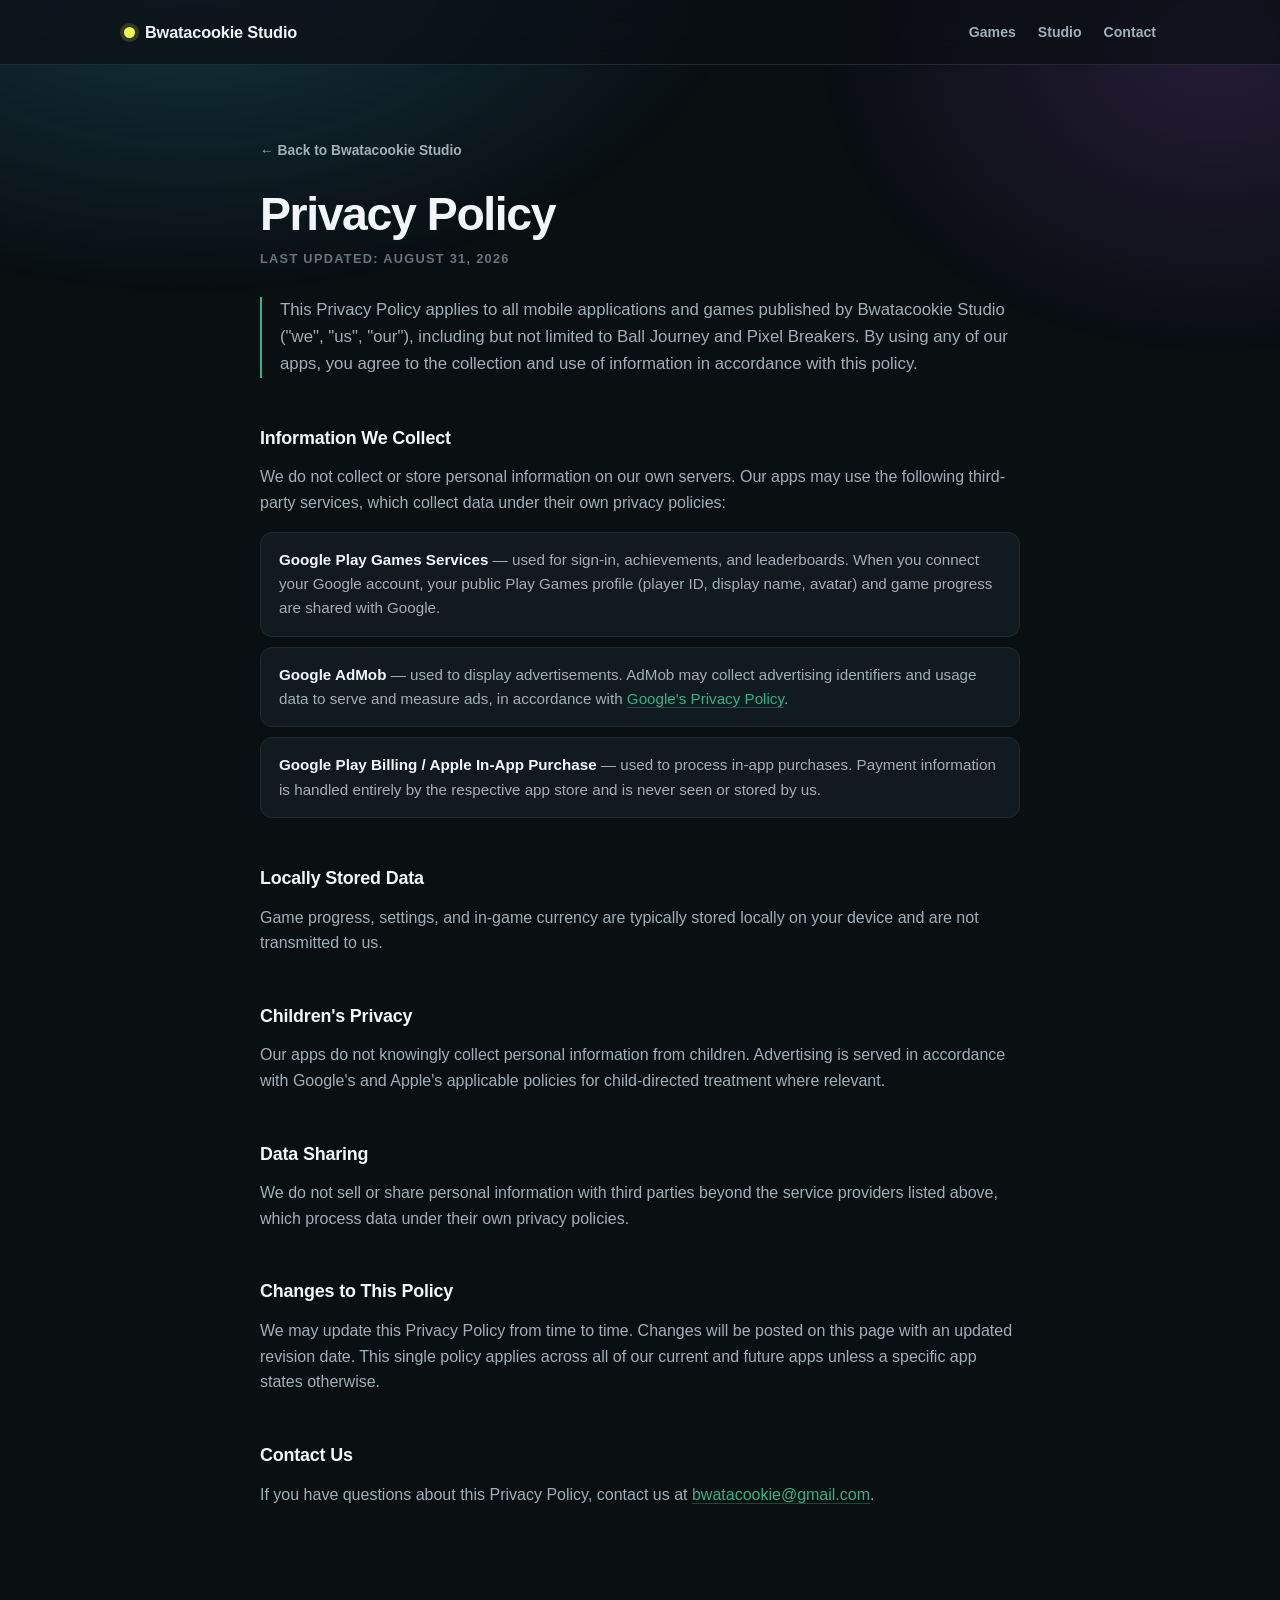
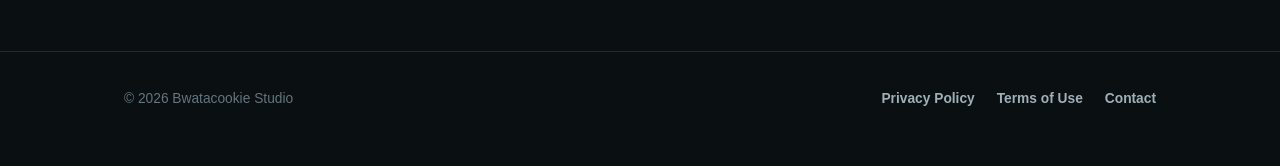
==== privacy.html @ 49201047 "Studio site: games, legal pages, app-ads.txt Single site for every Bwatacookie Studio game, to be se" ====
<!DOCTYPE html>
<html lang="en">
<head>
<meta charset="UTF-8">
<meta name="viewport" content="width=device-width, initial-scale=1.0">
<title>Privacy Policy — Bwatacookie Studio</title>
<meta name="description" content="How Bwatacookie Studio's games handle your data. One policy covering every app we publish.">
<link rel="stylesheet" href="site.css">
</head>
<body>

<header>
  <div class="wrap bar">
    <a class="brand" href="index.html"><span class="dot"></span>Bwatacookie Studio</a>
    <nav>
      <a href="index.html#games">Games</a>
      <a href="index.html#studio" class="hide-sm">Studio</a>
      <a href="mailto:bwatacookie@gmail.com">Contact</a>
    </nav>
  </div>
</header>

<main class="wrap doc">

  <a class="back" href="index.html">&larr; Back to Bwatacookie Studio</a>
  <h1>Privacy Policy</h1>
  <p class="updated">Last updated: August 31, 2026</p>

  <p class="intro">
    This Privacy Policy applies to all mobile applications and games
    published by Bwatacookie Studio ("we", "us", "our"), including but not
    limited to Ball Journey and Pixel Breakers. By using any of our apps, you
    agree to the collection and use of information in accordance with this
    policy.
  </p>

  <h2>Information We Collect</h2>
  <p>
    We do not collect or store personal information on our own servers. Our
    apps may use the following third-party services, which collect data
    under their own privacy policies:
  </p>
  <ul>
    <li>
      <strong>Google Play Games Services</strong> — used for sign-in,
      achievements, and leaderboards. When you connect your Google account,
      your public Play Games profile (player ID, display name, avatar) and
      game progress are shared with Google.
    </li>
    <li>
      <strong>Google AdMob</strong> — used to display advertisements. AdMob
      may collect advertising identifiers and usage data to serve and
      measure ads, in accordance with
      <a href="https://policies.google.com/privacy" target="_blank" rel="noopener">Google's Privacy Policy</a>.
    </li>
    <li>
      <strong>Google Play Billing / Apple In-App Purchase</strong> — used to
      process in-app purchases. Payment information is handled entirely by
      the respective app store and is never seen or stored by us.
    </li>
  </ul>

  <h2>Locally Stored Data</h2>
  <p>
    Game progress, settings, and in-game currency are typically stored
    locally on your device and are not transmitted to us.
  </p>

  <h2>Children's Privacy</h2>
  <p>
    Our apps do not knowingly collect personal information from children.
    Advertising is served in accordance with Google's and Apple's applicable
    policies for child-directed treatment where relevant.
  </p>

  <h2>Data Sharing</h2>
  <p>
    We do not sell or share personal information with third parties beyond
    the service providers listed above, which process data under their own
    privacy policies.
  </p>

  <h2>Changes to This Policy</h2>
  <p>
    We may update this Privacy Policy from time to time. Changes will be
    posted on this page with an updated revision date. This single policy
    applies across all of our current and future apps unless a specific app
    states otherwise.
  </p>

  <h2>Contact Us</h2>
  <p>
    If you have questions about this Privacy Policy, contact us at
    <a href="mailto:bwatacookie@gmail.com">bwatacookie@gmail.com</a>.
  </p>

</main>

<footer>
  <div class="wrap foot">
    <span>&copy; 2026 Bwatacookie Studio</span>
    <nav>
      <a href="privacy.html">Privacy Policy</a>
      <a href="terms.html">Terms of Use</a>
      <a href="mailto:bwatacookie@gmail.com">Contact</a>
    </nav>
  </div>
</footer>

</body>
</html>
---- site.css ----
/* ============================================================
   Bwatacookie Studio — shared design system.

   Everything every page needs: tokens, the page chrome (header,
   footer, background), and the long-form document layout the legal
   pages use. Page-specific blocks (the home page's hero, game cards
   and key art) stay inline in index.html.

   Lives in one file so the three pages can't drift apart — which is
   exactly what happened when the legal pages carried their own copy
   of the palette.
   ============================================================ */

/* ---- tokens ------------------------------------------------ */
:root {
  color-scheme: dark;
  --ink: #f2f6f8;
  --ink-dim: #9fb0b8;
  --ink-faint: #64757e;
  --bg: #0a0f12;
  --bg-raised: #111a1f;
  --line: #1e2b32;
  --accent: #eef651;        /* Ball Journey's bonus yellow */
  --accent-2: #31b483;      /* its combo green */
  --accent-3: #e16565;      /* its spinner red */
  --radius: 18px;
  --maxw: 1080px;
}

* { box-sizing: border-box; }

html { scroll-behavior: smooth; }

body {
  margin: 0;
  background: var(--bg);
  color: var(--ink);
  font-family: "Segoe UI Variable Display", -apple-system, BlinkMacSystemFont,
               "Segoe UI", Roboto, Helvetica, Arial, sans-serif;
  line-height: 1.6;
  -webkit-font-smoothing: antialiased;
  overflow-x: hidden;
}

/* Two soft colour washes behind everything, fixed so the page scrolls
   over them rather than dragging them along. */
body::before {
  content: "";
  position: fixed;
  inset: 0;
  z-index: -1;
  background:
    radial-gradient(60rem 40rem at 15% -10%, #15434f 0%, transparent 60%),
    radial-gradient(45rem 35rem at 95% 5%, #2a1f3d 0%, transparent 55%);
  opacity: 0.85;
}

a { color: inherit; }

.wrap { max-width: var(--maxw); margin: 0 auto; padding: 0 24px; }

/* ---- header ------------------------------------------------ */
header {
  position: sticky;
  top: 0;
  z-index: 10;
  backdrop-filter: blur(14px);
  background: rgba(10, 15, 18, 0.72);
  border-bottom: 1px solid var(--line);
}
.bar {
  display: flex;
  align-items: center;
  justify-content: space-between;
  gap: 16px;
  height: 64px;
}
.brand {
  display: flex;
  align-items: center;
  gap: 10px;
  font-weight: 800;
  letter-spacing: -0.01em;
  text-decoration: none;
  font-size: 1.02rem;
}
.brand .dot {
  width: 11px;
  height: 11px;
  border-radius: 50%;
  background: var(--accent);
  box-shadow: 0 0 0 4px rgba(238, 246, 81, 0.16);
  flex: none;
}
nav {
  display: flex;
  gap: 22px;
  font-size: 0.88rem;
  font-weight: 600;
  color: var(--ink-dim);
}
nav a { text-decoration: none; transition: color 0.18s; }
nav a:hover { color: var(--accent); }
@media (max-width: 560px) { nav a.hide-sm { display: none; } }

/* ---- section heading, shared by home and documents --------- */
.section-head {
  display: flex;
  align-items: baseline;
  gap: 14px;
  margin-bottom: 30px;
}
.section-head h2,
h2.kicker {
  font-size: 0.78rem;
  font-weight: 800;
  letter-spacing: 0.2em;
  text-transform: uppercase;
  color: var(--ink-faint);
  margin: 0;
}
.rule { flex: 1; height: 1px; background: var(--line); }

/* ---- long-form document (privacy, terms) ------------------- */
.doc { padding: 72px 0 96px; max-width: 760px; }

.doc .back {
  display: inline-flex;
  align-items: center;
  gap: 7px;
  font-size: 0.86rem;
  font-weight: 650;
  color: var(--ink-dim);
  text-decoration: none;
  transition: color 0.18s;
}
.doc .back:hover { color: var(--accent); }

.doc h1 {
  font-size: clamp(2rem, 6vw, 2.9rem);
  line-height: 1.08;
  letter-spacing: -0.03em;
  font-weight: 900;
  margin: 26px 0 0;
}

.doc .updated {
  margin: 10px 0 0;
  font-size: 0.8rem;
  font-weight: 700;
  letter-spacing: 0.1em;
  text-transform: uppercase;
  color: var(--ink-faint);
}

/* The opening paragraph carries the document's scope, so it gets a
   little more presence than the body copy that follows. */
.doc .intro {
  margin: 28px 0 0;
  font-size: 1.05rem;
  color: var(--ink-dim);
  padding-left: 18px;
  border-left: 2px solid var(--accent-2);
}

.doc h2 {
  font-size: 1.12rem;
  font-weight: 800;
  letter-spacing: -0.01em;
  color: var(--ink);
  margin: 46px 0 0;
}

.doc p,
.doc li { color: var(--ink-dim); }
.doc p { margin: 12px 0 0; }

.doc ul {
  margin: 16px 0 0;
  padding: 0;
  list-style: none;
  display: grid;
  gap: 10px;
}
.doc ul li {
  background: var(--bg-raised);
  border: 1px solid var(--line);
  border-radius: 12px;
  padding: 15px 18px;
  font-size: 0.95rem;
}
.doc ul li strong { color: var(--ink); }

.doc a:not(.back) {
  color: var(--accent-2);
  text-decoration: none;
  border-bottom: 1px solid rgba(49, 180, 131, 0.35);
}
.doc a:not(.back):hover { border-bottom-color: var(--accent-2); }

/* ---- footer ------------------------------------------------ */
footer {
  border-top: 1px solid var(--line);
  margin-top: 48px;
  padding: 36px 0 56px;
}
.foot {
  display: flex;
  flex-wrap: wrap;
  gap: 16px;
  align-items: center;
  justify-content: space-between;
  font-size: 0.86rem;
  color: var(--ink-faint);
}
.foot nav { font-size: 0.86rem; }

@media (prefers-reduced-motion: reduce) {
  html { scroll-behavior: auto; }
  *, *::before, *::after {
    animation-duration: 0.001s !important;
    transition-duration: 0.001s !important;
  }
}
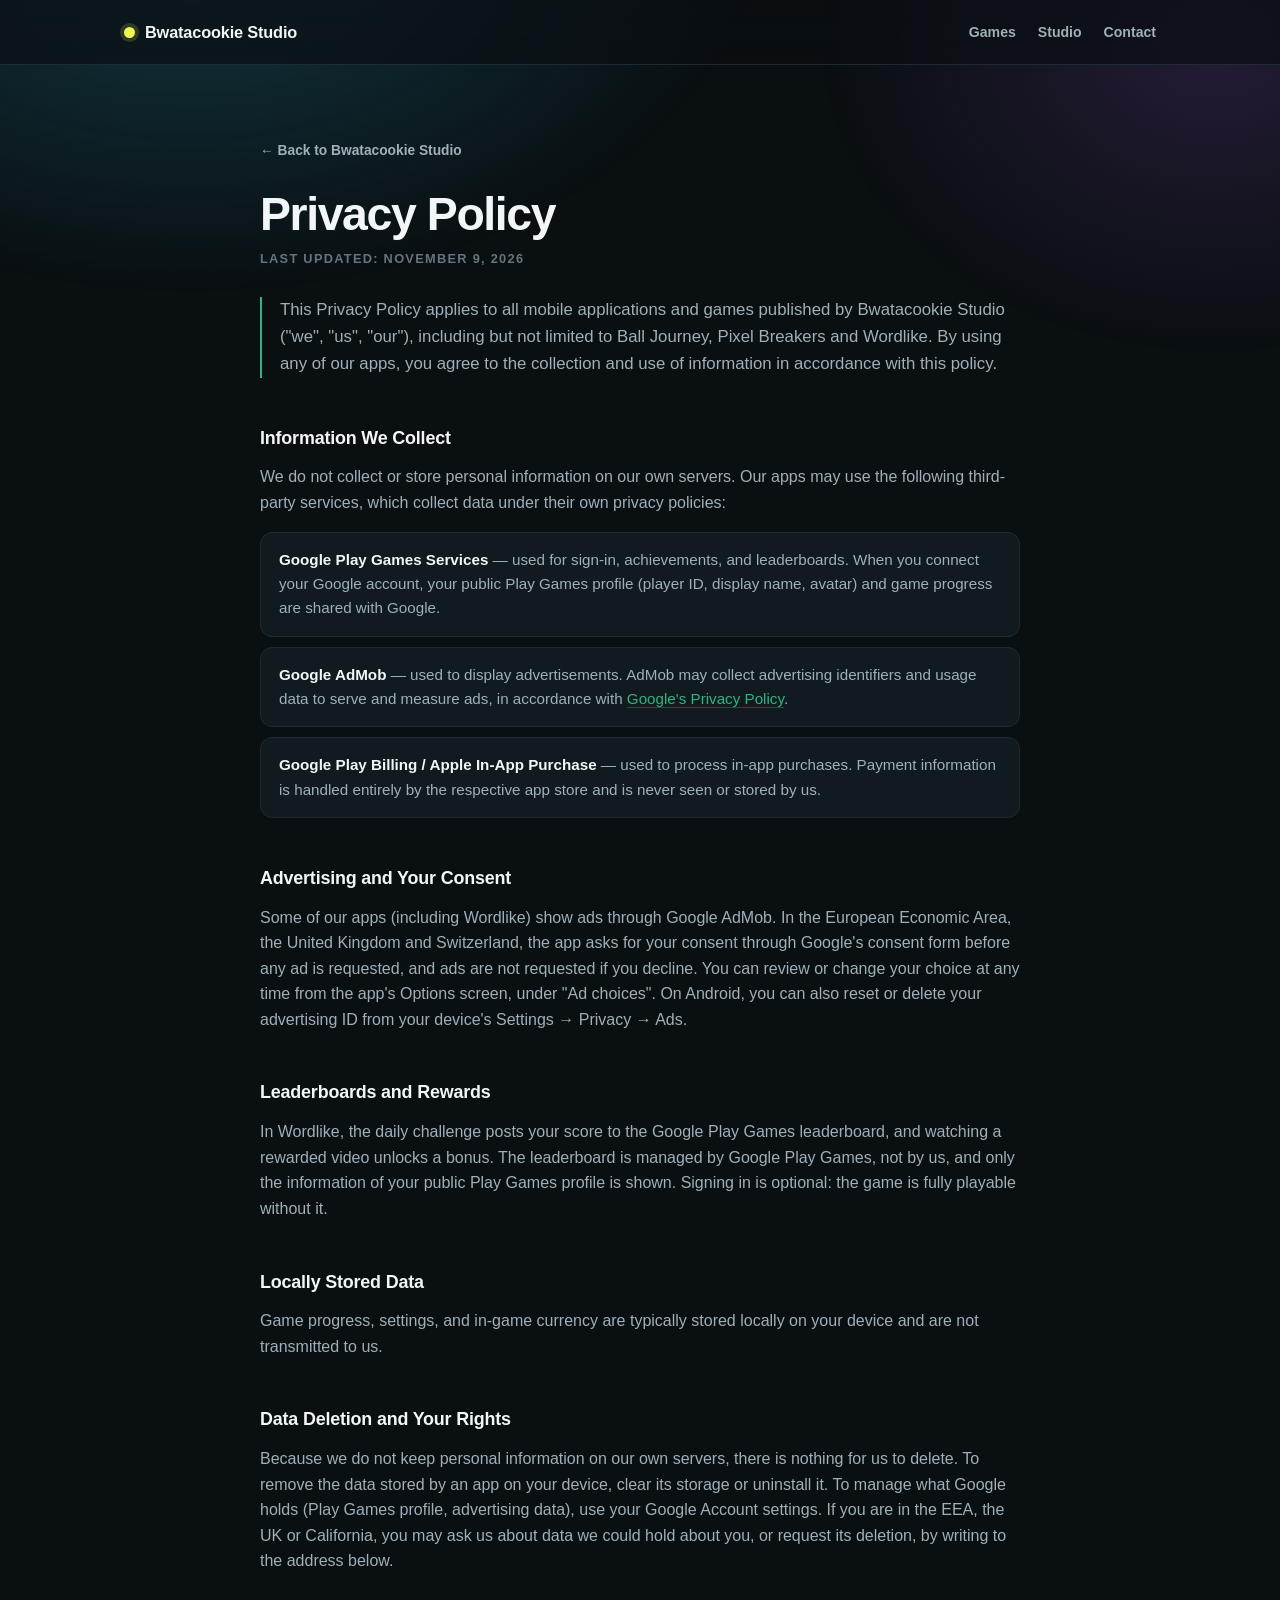
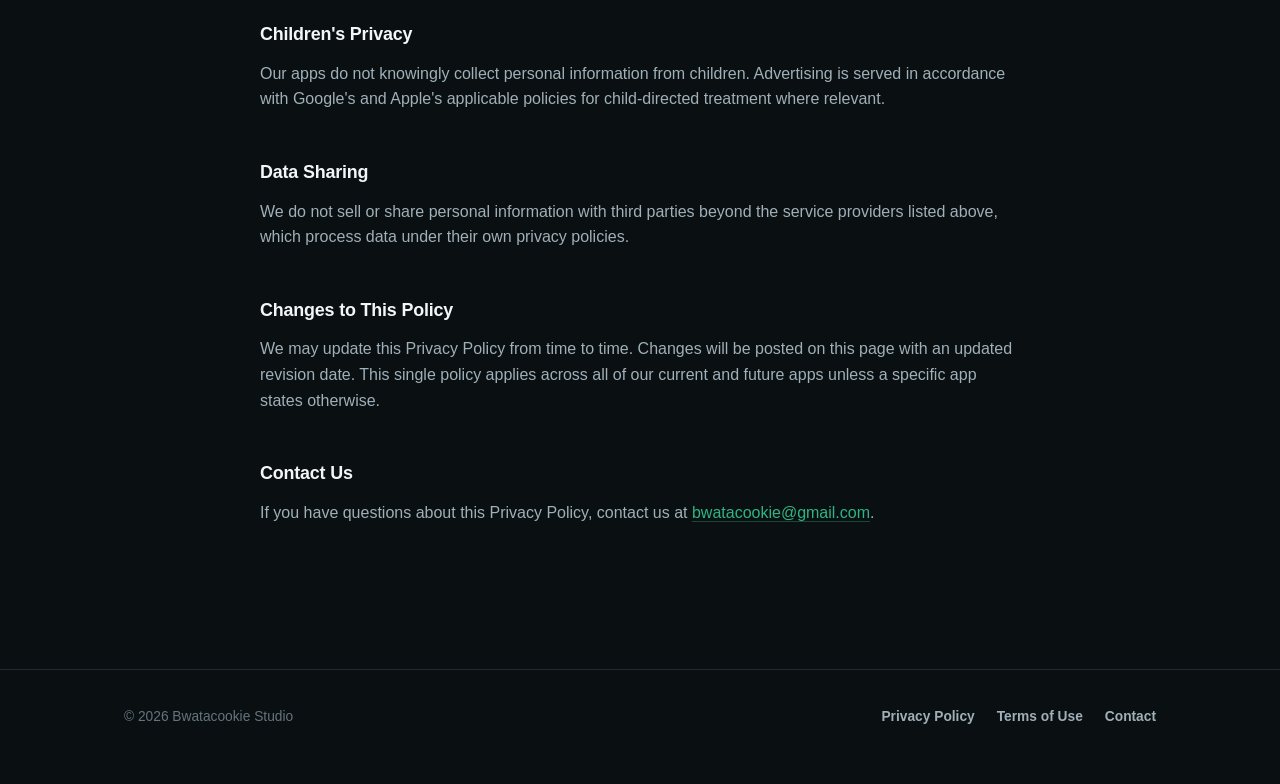
==== commit 27d16fa4: "Add Wordlike: game card, privacy policy and terms updated Co-Authored-By: Claude Sonnet 5.5 <noreply" ====
--- a/privacy.html
+++ b/privacy.html
@@ -24,12 +24,12 @@
 
   <a class="back" href="index.html">&larr; Back to Bwatacookie Studio</a>
   <h1>Privacy Policy</h1>
-  <p class="updated">Last updated: August 31, 2026</p>
+  <p class="updated">Last updated: November 9, 2026</p>
 
   <p class="intro">
     This Privacy Policy applies to all mobile applications and games
     published by Bwatacookie Studio ("we", "us", "our"), including but not
-    limited to Ball Journey and Pixel Breakers. By using any of our apps, you
+    limited to Ball Journey, Pixel Breakers and Wordlike. By using any of our apps, you
     agree to the collection and use of information in accordance with this
     policy.
   </p>
@@ -60,10 +60,41 @@
     </li>
   </ul>
 
+  <h2>Advertising and Your Consent</h2>
+  <p>
+    Some of our apps (including Wordlike) show ads through Google AdMob. In
+    the European Economic Area, the United Kingdom and Switzerland, the app
+    asks for your consent through Google's consent form before any ad is
+    requested, and ads are not requested if you decline. You can review or
+    change your choice at any time from the app's Options screen, under
+    "Ad choices". On Android, you can also reset or delete your advertising
+    ID from your device's Settings &rarr; Privacy &rarr; Ads.
+  </p>
+
+  <h2>Leaderboards and Rewards</h2>
+  <p>
+    In Wordlike, the daily challenge posts your score to the Google Play
+    Games leaderboard, and watching a rewarded video unlocks a bonus. The
+    leaderboard is managed by Google Play Games, not by us, and only the
+    information of your public Play Games profile is shown. Signing in is
+    optional: the game is fully playable without it.
+  </p>
+
   <h2>Locally Stored Data</h2>
   <p>
     Game progress, settings, and in-game currency are typically stored
     locally on your device and are not transmitted to us.
+  </p>
+
+  <h2>Data Deletion and Your Rights</h2>
+  <p>
+    Because we do not keep personal information on our own servers, there is
+    nothing for us to delete. To remove the data stored by an app on your
+    device, clear its storage or uninstall it. To manage what Google holds
+    (Play Games profile, advertising data), use your Google Account settings.
+    If you are in the EEA, the UK or California, you may ask us about data we
+    could hold about you, or request its deletion, by writing to the address
+    below.
   </p>
 
   <h2>Children's Privacy</h2>
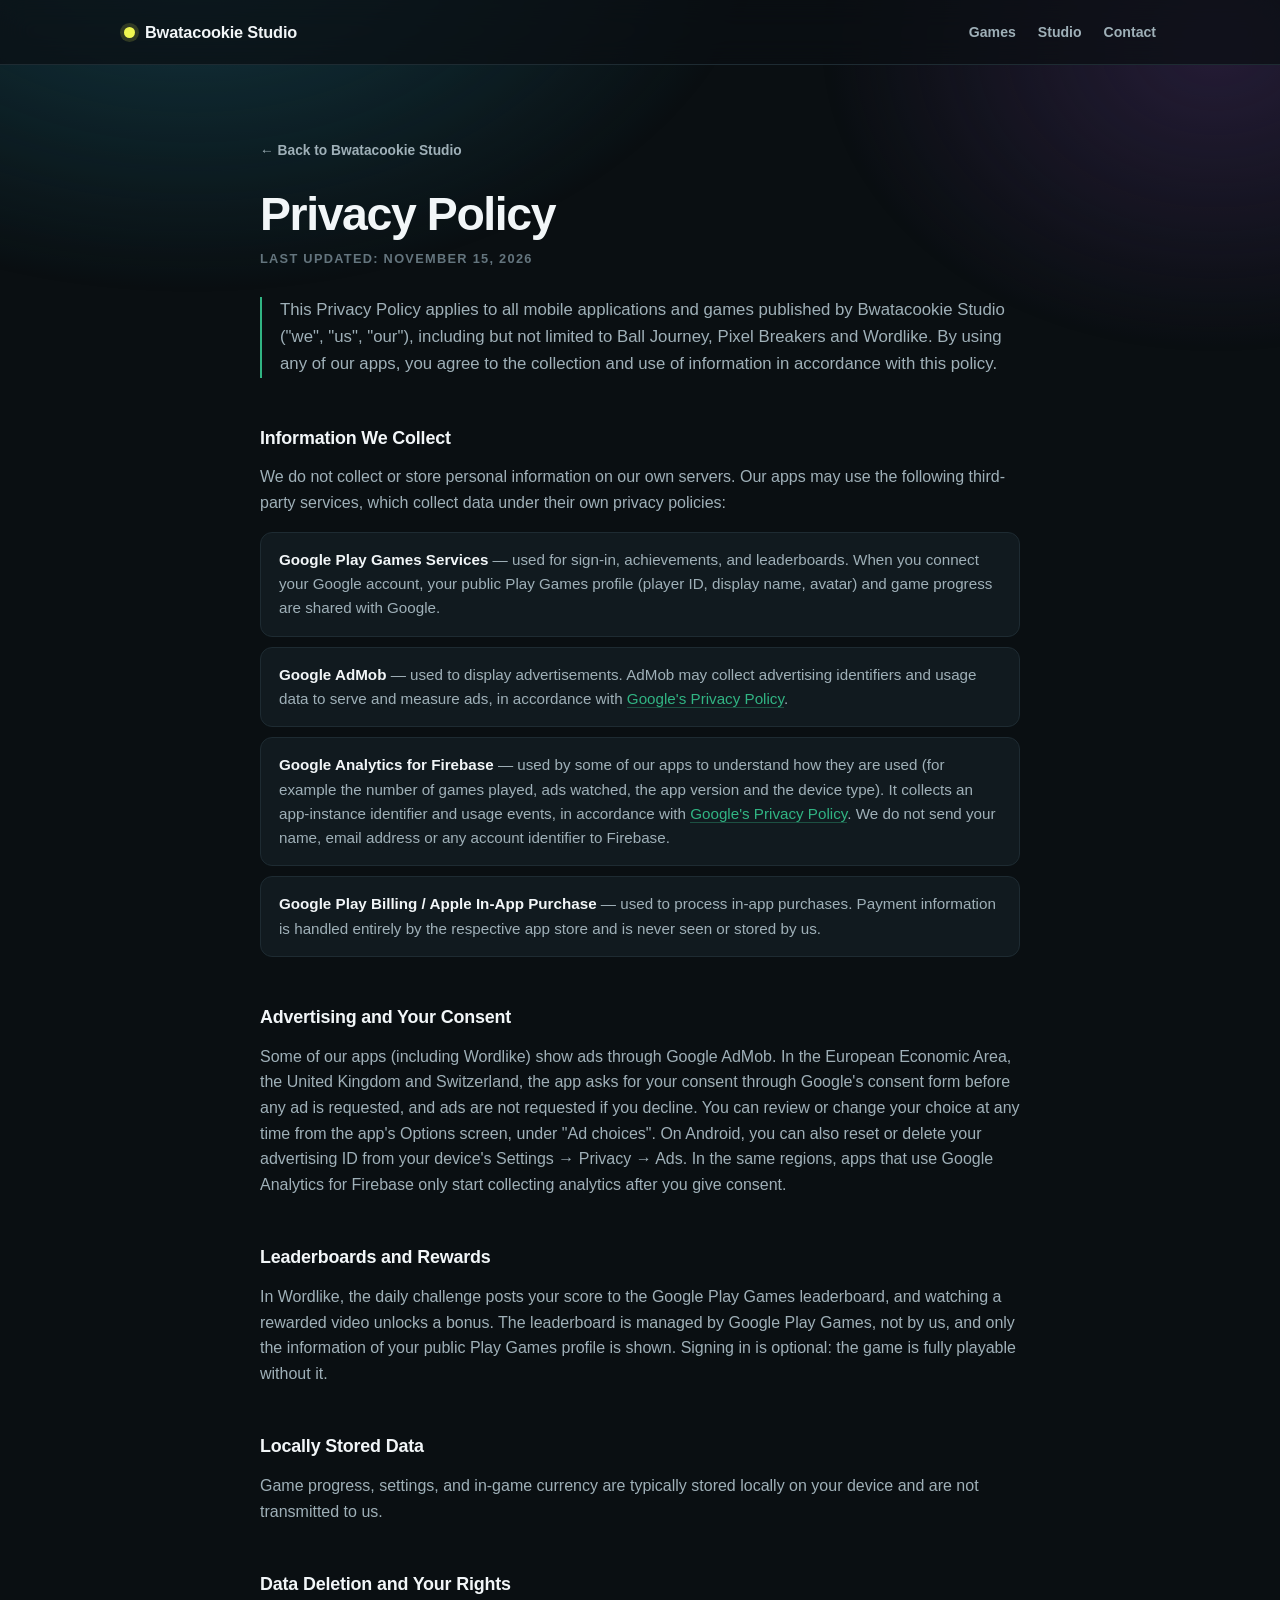
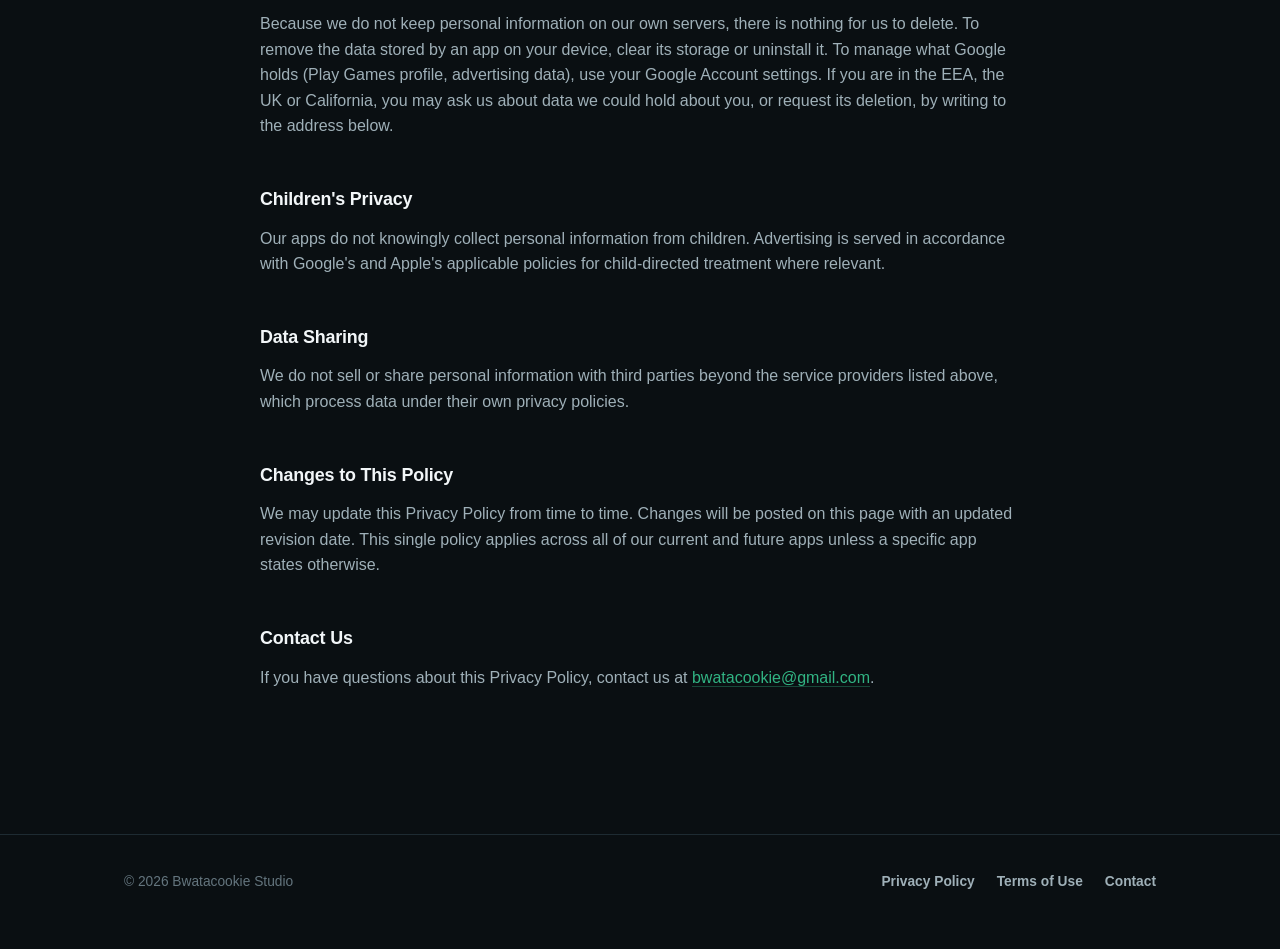
==== commit f5b57c80: "Privacy: mention Google Analytics for Firebase and its consent Co-Authored-By: Claude Sonnet 5.5 <no" ====
--- a/privacy.html
+++ b/privacy.html
@@ -24,7 +24,7 @@
 
   <a class="back" href="index.html">&larr; Back to Bwatacookie Studio</a>
   <h1>Privacy Policy</h1>
-  <p class="updated">Last updated: November 9, 2026</p>
+  <p class="updated">Last updated: November 15, 2026</p>
 
   <p class="intro">
     This Privacy Policy applies to all mobile applications and games
@@ -54,6 +54,15 @@
       <a href="https://policies.google.com/privacy" target="_blank" rel="noopener">Google's Privacy Policy</a>.
     </li>
     <li>
+      <strong>Google Analytics for Firebase</strong> — used by some of our
+      apps to understand how they are used (for example the number of games
+      played, ads watched, the app version and the device type). It collects
+      an app-instance identifier and usage events, in accordance with
+      <a href="https://policies.google.com/privacy" target="_blank" rel="noopener">Google's Privacy Policy</a>.
+      We do not send your name, email address or any account identifier to
+      Firebase.
+    </li>
+    <li>
       <strong>Google Play Billing / Apple In-App Purchase</strong> — used to
       process in-app purchases. Payment information is handled entirely by
       the respective app store and is never seen or stored by us.
@@ -68,7 +77,9 @@
     requested, and ads are not requested if you decline. You can review or
     change your choice at any time from the app's Options screen, under
     "Ad choices". On Android, you can also reset or delete your advertising
-    ID from your device's Settings &rarr; Privacy &rarr; Ads.
+    ID from your device's Settings &rarr; Privacy &rarr; Ads. In the same
+    regions, apps that use Google Analytics for Firebase only start
+    collecting analytics after you give consent.
   </p>
 
   <h2>Leaderboards and Rewards</h2>
